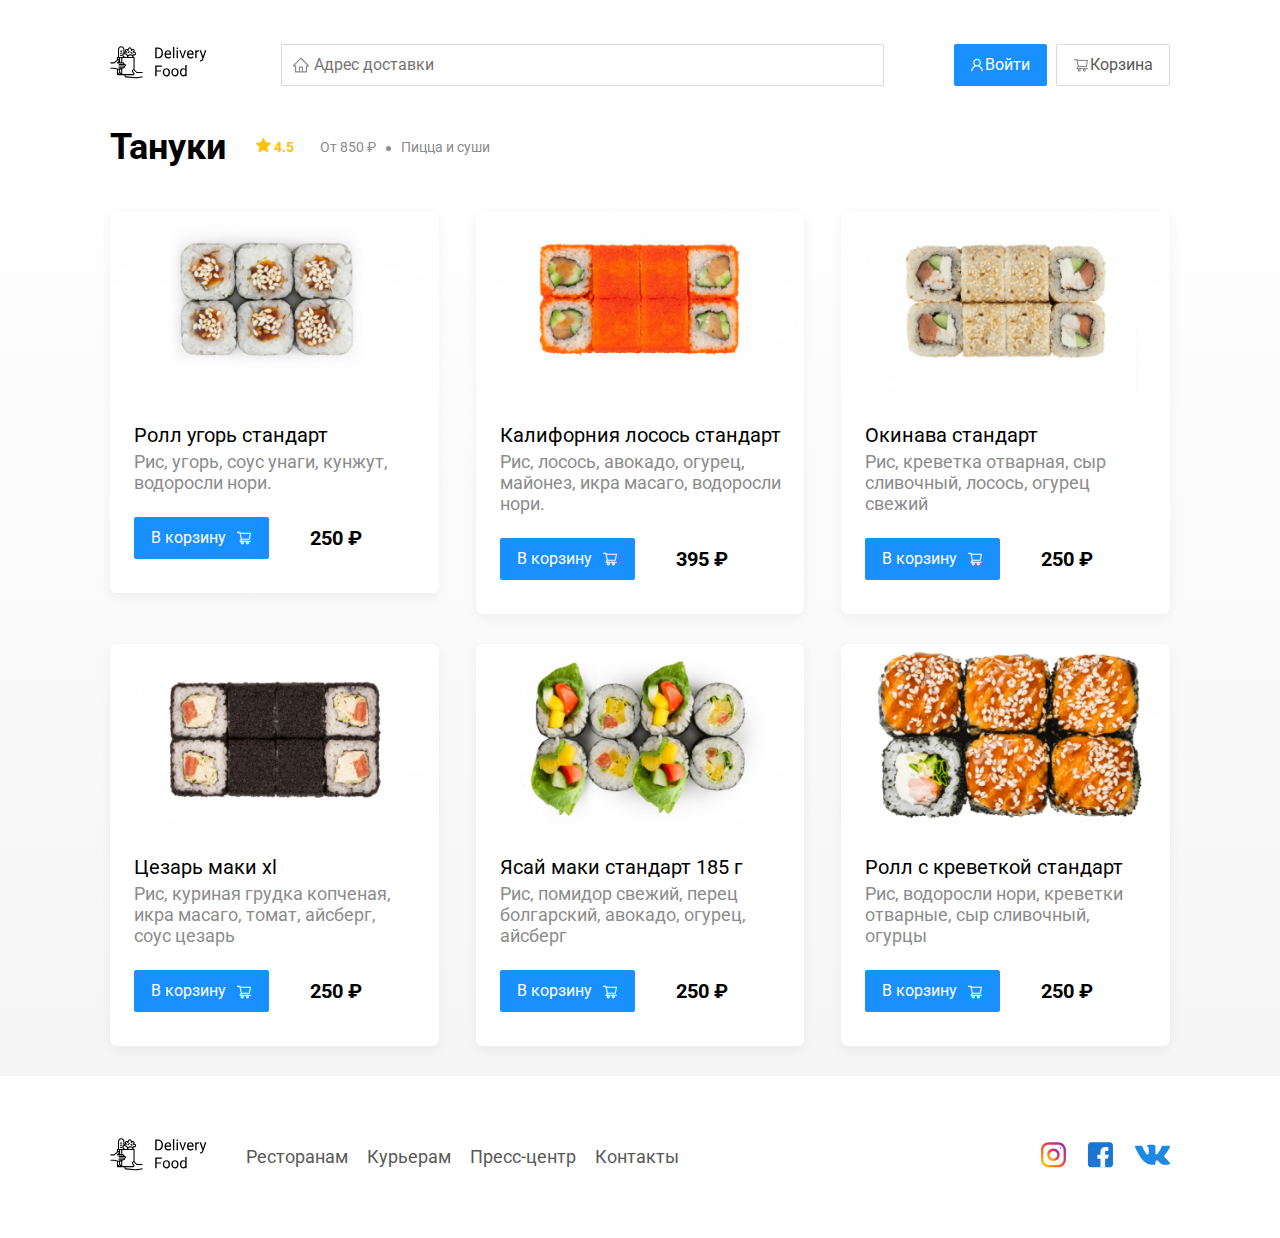
==== restaurant.html @ dbbb6701 "created restaurant page" ====
<!DOCTYPE html>
<html lang="en">
<head>
    <meta charset="UTF-8"/>
    <meta name="viewport" content="width-device-width, initial-scale-1.0"/>
    <link rel="stylesheet" href="css/normalize.css"//>
    <link rel="stylesheet" href="css/style.css"/>
    <title>Delivery Food - Тануки</title>
    <link href="https://fonts.googleapis.com/css?family=Roboto:400,700&display=swap&subset=cyrillic" rel="stylesheet">
</head>
<body>
    <div class="container">
        <header class="header">
            <a class="logo" href="index.html">
                <img src="img/logo.svg" alt="logo" />
            </a>
            <input type="text" placeholder="Адрес доставки" class="input input-address"/>
            <div class="buttons">
                <button class="button button-primary">
                    <img src="img/user.svg" alt="user" class="button-icon"/>
                    <span class="button-text">Войти</span>
                </button>
                <button class="button">
                    <img src="img/shopping-cart.svg" alt="shopping-cart" class="button-icon"/>
                    <span class="button-text">Корзина</span>
                </button>
            </div>
        </header>
    </div>
    <main class="main">
        <div class="container">
            <section class="restaurants">
            <div class="section-heading">
                <h2 class="section-title"> Тануки</h2>
                <div class="card-info">
                    <div class="rating">
                        <img class="rating-star" src="img/star.svg" alt="star">
                        4.5</div>
                    <div class="price">От 850 ₽</div>
                    <div class="category">Пицца и суши</div>
                </div>
            </div>
            <div class="cards">
                <!-- card 1 -->
                <div class="card">
                    <img class="card-image-dish" src="img/dish-image-1.png" alt="image"/>
                    <div class="card-text">
                        <div class="card-heading">
                            <h3 class="card-title card-title-reg">Ролл угорь стандарт</h3>
                        </div>
                        <div class="card-info">
                            <div class="ingredients">Рис, угорь, соус унаги, кунжут, водоросли нори.</div>
                        </div>
                        <div class="card-buttons">
                            <button class="button button-primary">
                                <span class="button-card-text">В корзину</span>
                                <img class="button-card-image" src="img/shopping-cart-bascket.svg"/>
                            </button>
                            <strong class="card-price-bold">250 ₽</strong>
                        </div>
                    </div>
                </div>
                <!-- card 2 -->
                <div class="card">
                    <img class="card-image-dish" src="img/dish-image-2.png" alt="image"/>
                    <div class="card-text">
                        <div class="card-heading">
                            <h3 class="card-title card-title-reg">Калифорния лосось стандарт</h3>
                        </div>
                        <div class="card-info">
                            <div class="ingredients">Рис, лосось, авокадо, огурец, майонез, икра масаго, водоросли нори.</div>
                        </div>
                        <div class="card-buttons">
                            <button class="button button-primary">
                                <span class="button-card-text">В корзину</span>
                                <img class="button-card-image" src="img/shopping-cart-bascket.svg"/>
                            </button>
                            <strong class="card-price-bold">395 ₽</strong>
                        </div>
                    </div>
                </div>
                <!-- card 3 -->
                <div class="card">
                    <img class="card-image-dish" src="img/dish-image-3.png" alt="image"/>
                    <div class="card-text">
                        <div class="card-heading">
                            <h3 class="card-title card-title-reg">Окинава стандарт</h3>
                        </div>
                        <div class="card-info">
                            <div class="ingredients">Рис, креветка отварная, сыр сливочный, лосось, огурец свежий</div>
                        </div>
                        <div class="card-buttons">
                            <button class="button button-primary">
                                <span class="button-card-text">В корзину</span>
                                <img class="button-card-image" src="img/shopping-cart-bascket.svg"/>
                            </button>
                            <strong class="card-price-bold">250 ₽</strong>
                        </div>
                    </div>
                </div>
                <!-- card 4 -->
                <div class="card">
                    <img class="card-image-dish" src="img/dish-image-4.png" alt="image"/>
                    <div class="card-text">
                        <div class="card-heading">
                            <h3 class="card-title card-title-reg">Цезарь маки хl</h3>
                        </div>
                        <div class="card-info">
                            <div class="ingredients">Рис, куриная грудка копченая, икра масаго, томат, айсберг, соус цезарь</div>
                        </div>
                        <div class="card-buttons">
                            <button class="button button-primary">
                                <span class="button-card-text">В корзину</span>
                                <img class="button-card-image" src="img/shopping-cart-bascket.svg"/>
                            </button>
                            <strong class="card-price-bold">250 ₽</strong>
                        </div>
                    </div>
                </div>
                <!-- card 5 -->
                <div class="card">
                    <img class="card-image-dish" src="img/dish-image-5.png" alt="image"/>
                    <div class="card-text">
                        <div class="card-heading">
                            <h3 class="card-title card-title-reg">Ясай маки стандарт 185 г</h3>
                        </div>
                        <div class="card-info">
                            <div class="ingredients">Рис, помидор свежий, перец болгарский, авокадо, огурец, айсберг</div>
                        </div>
                        <div class="card-buttons">
                            <button class="button button-primary">
                                <span class="button-card-text">В корзину</span>
                                <img class="button-card-image" src="img/shopping-cart-bascket.svg"/>
                            </button>
                            <strong class="card-price-bold">250 ₽</strong>
                        </div>
                    </div>
                </div>
                <!-- card 6 -->
                <div class="card">
                    <img class="card-image-dish" src="img/dish-image-6.png"/>
                    <div class="card-text">
                        <div class="card-heading">
                            <h3 class="card-title card-title-reg">Ролл с креветкой стандарт</h3>
                        </div>
                        <div class="card-info">
                            <div class="ingredients">Рис, водоросли нори, креветки отварные, сыр сливочный, огурцы</div>
                        </div>
                        <div class="card-buttons">
                            <button class="button button-primary">
                                <span class="button-card-text">В корзину</span>
                                <img class="button-card-image" src="img/shopping-cart-bascket.svg"/>
                            </button>
                            <strong class="card-price-bold">250 ₽</strong>
                        </div>
                    </div>
                </div>
            </div>

        </section>
        </div>
    </main>
    <footer class="footer">
        <div class="container">
            <div class="footer-block">
                <a class="logo" href="index.html">
                    <img src="img/logo.svg" alt="logo" />
                </a>
                <nav class="footer-nav">
                    <a href="#" class="footer-link">Ресторанам</a>
                    <a href="#" class="footer-link">Курьерам</a>
                    <a href="#" class="footer-link">Пресс-центр</a>
                    <a href="#" class="footer-link">Контакты</a>
                </nav>
                <div class="social-links">
                    <a href="#" class="social-link"><img src="img/icon-instagram.svg"></a>
                    <a href="#" class="social-link"><img src="img/icon-facebook.svg"></a>
                    <a href="#" class="social-link"><img src="img/icon-vkontakte.svg"></a>
                </div>
            </div>

        </div>
    </footer>
</body>
</html>
---- css/style.css ----
* {
  box-sizing: border-box;
}
body{
    font-family: 'Roboto', sans-serif;
    padding-top: 44px;
}
.container {
    max-width: 1200px;
    margin: auto;
}
.header {
    display: flex;
    align-items: center;
    justify-content: space-between;
    margin-bottom: 40px;
}
.input {
    background: #FFFFFF;
    border: 1px solid #D9D9D9;
    border-radius: 2px;
    font-size: 16px;
    line-height: 24px;
    padding: 8px;
    background-repeat: no-repeat;
    background-position: left 10px center;
    padding-left: 32px;
}
.input-address {
    flex: 0.8;
    background-image: url(../img/home.svg);

}
.input-search {
    width: 306px;
    background-image: url(../img/search.svg);
    margin-left: auto;

}
.buttons{
    display: flex;
    align-items: center;
}
.button{
    display: flex;
    align-items: center;
    padding: 8px 16px;
    background: #FFFFFF;
    border: 1px solid #D9D9D9;
    box-sizing: border-box;
    box-shadow: 0px 0px 2px rgba(0, 0, 0, 0.0015);
    border-radius: 2px;
    color: #595959;
    font-size: 16px;
    line-height: 24px;
}
.button-primary {
    background: #1890FF;
    border: 1px solid #1890FF;
    color: #FFFFFF;
    margin-right: 9px;
}
.button-icon {
    margin-right: 2px;
}
.button-card-text{
    margin-right: 10px;
}
.main {
    background: linear-gradient(180deg, rgba(245, 245, 245, 0) 1.04%, #F5F5F5 100%);
}
.promo {
    box-shadow: 0px 7px 12px rgba(158, 158, 163, 0.1);
    background: #FFF1B8 url(../img/promo-image.png) no-repeat top right -400px/1100px;
    border-radius: 10px;
    padding: 68px 70px;
    margin-bottom: 56px;
}
.promo-title{
    font-weight: bold;
    font-size: 39px;
    line-height: 46px;
    color: #302C34;
}
.promo-text {
    max-width: 538px;
    font-weight: normal;
    font-size: 24px;
    line-height: 28px;
    color: #302C34;
}
.section-heading {
    display: flex;
    align-items: center;

    margin-bottom: 44px;
}
.section-title {
    font-weight: bold;
    font-size: 36px;
    line-height: 42px;
    color: #000000;
    margin: 0;
    margin-right: 30px;
}
.cards {
    display: flex;
    flex-wrap: wrap;
    align-items: flex-start;
    justify-content: space-between;
}
.card {
    background: #FFFFFF;
    box-shadow: 0px 4px 12px rgba(0, 0, 0, 0.05);
    border-radius: 7px;
    overflow: hidden;
    margin-bottom: 30px;
    flex-basis: 31%;
    text-decoration: none;
}
.card-image {
    width: 100%;
    height: 250px;
    object-fit: cover;
}
.card-image-dish{
    max-width: 100%;
    height: auto;

}
.card-text {
    padding: 20px 23px 34px 24px;
}
.card-heading {
    display: flex;
    align-items: center;
    justify-content: space-between;
}
.card-title {
    font-weight: bold;
    font-size: 24px;
    line-height: 32px;
    color: #000000;
    margin: 0;
}
.card-title-reg{
    font-weight: 400;
}
.card-tag {
    background: #262626;
    border-radius: 2px;
    color: #FFFFFF;
    font-size: 12px;
    line-height: 20px;
    padding: 1px 8px;
}
.card-info {
    display: flex;
    align-items: center;
    flex-wrap: wrap;
}
.card-buttons{
    margin-top: 24px;
    display: flex;
    align-items: center;
}
.card-price-bold{
    font-style: normal;
    font-weight: bold;
    font-size: 20px;
    line-height: 32px;
    color: #000000;
    margin-left: 32px;
}
.rating {
    margin-right: 26px;
    font-weight: bold;
    font-size: 18px;
    line-height: 32px;
    color: #FFC107;
}
.price {
    margin-right: 10px;
}
.price:after {
    content: "";
    width: 5px;
    height: 5px;
    background-color: #8C8C8C;
    display: inline-block;
    vertical-align: middle;
    border-radius: 50%;
    margin-left: 10px;

}
.price,.category {
    font-weight: normal;
    font-size: 18px;
    line-height: 32px;
    color: #8C8C8C;
}
.price {
    margin-right: 10px;
}
.category {
    text-overflow: ellipsis;
    overflow: hidden;
    white-space: nowrap;

}
.ingredients{
    font-style: normal;
    font-weight: normal;
    font-size: 18px;
    line-height: 21px;
    color: #8C8C8C;
}
.footer{
    padding: 60px 0;
}
.footer-block {
    display: flex;
    align-items: center;
    justify-content: space-between;
}
.footer-nav {
    margin-right: auto;
    margin-left: 35px;
}
.footer-link {
    font-size: 18px;
    line-height: 21px;
    color: #595959;
    text-decoration: none;
}
.footer-link:not(:last-child) {
    margin-right: 15px;
}
.social-links {
    display: flex;
    align-items: center;
}
.social-link:not(:last-child) {
    margin-right: 21px;
}
@media (max-width: 1366px) {
    .container {
        max-width: 1060px;
    }
    .card-title {
        font-size: 20px;
    }
    .rating,.category,.price {
        font-size: 14px;
    }
}
@media (max-width: 992px) {
    .container {
        max-width: 750px;
    }
    .promo {
        padding: 50px;
        background-size: 980px;
        background-position: center right -470px;
    }
    .promo-title{
        font-size: 28px;
    }
    .promo-text {
        font-size: 16px;
        max-width: 400px;
    }
    .card {
        flex-basis: 49% ;
    }
    .footer-link {
        font-size: 14px;
    }
}
@media (max-width: 768px) {
    .container {
        max-width: 560px;
    }
    .promo {
        background-size: 920px;
        background-position: center right -490px;
    }
    .section-title{
        font-size: 24px;
    }
    .card .rating {
        flex-basis: 100%;
    }
    .card-title {
        font-size: 18px;
    }
    .category,.price {
        font-size: 12px;
    }
    .footer{
        padding: 20px 0;
    }
    .footer-nav{
        display: flex;
        align-items: center;
        flex-direction: column;
        margin: 0;
    }
    .footer-link:not(:last-child) {
        margin: 0;
    }
}
@media (max-width: 768px) {
    .container {
        max-width: 560px;
    }
    .card-info{
        flex-wrap: wrap;
    }
    .promo-title{
        font-size: 24px;
        line-height: 1.4;
    }
    .promo-text{
        margin-top: 0;
    }
}
@media (max-width: 578px) {
    .container {
        width: 90%;
    }
    .header{
        flex-wrap: wrap;
        margin-bottom: 20px;
    }
    .input-address{
        order: 5;
        margin-top: 15px;
        flex: 1;
    }
    .promo{
        background-image: none;
        padding: 20px;
        margin-bottom: 30px;
    }
    .section-heading{
        margin-bottom: 25px;
        flex-wrap: wrap;
    }
    .section-title{
        font-size: 20px;
    }
    .card {
        flex-basis:100%
    }
    .card-image{
        width: 100%;
    }
}
@media (max-width: 480px) {
    .button-text {
        display: none;
    }
    .button {
        min-height: 40px;
    }
    .footer-block {
        flex-wrap: wrap;
    }
}
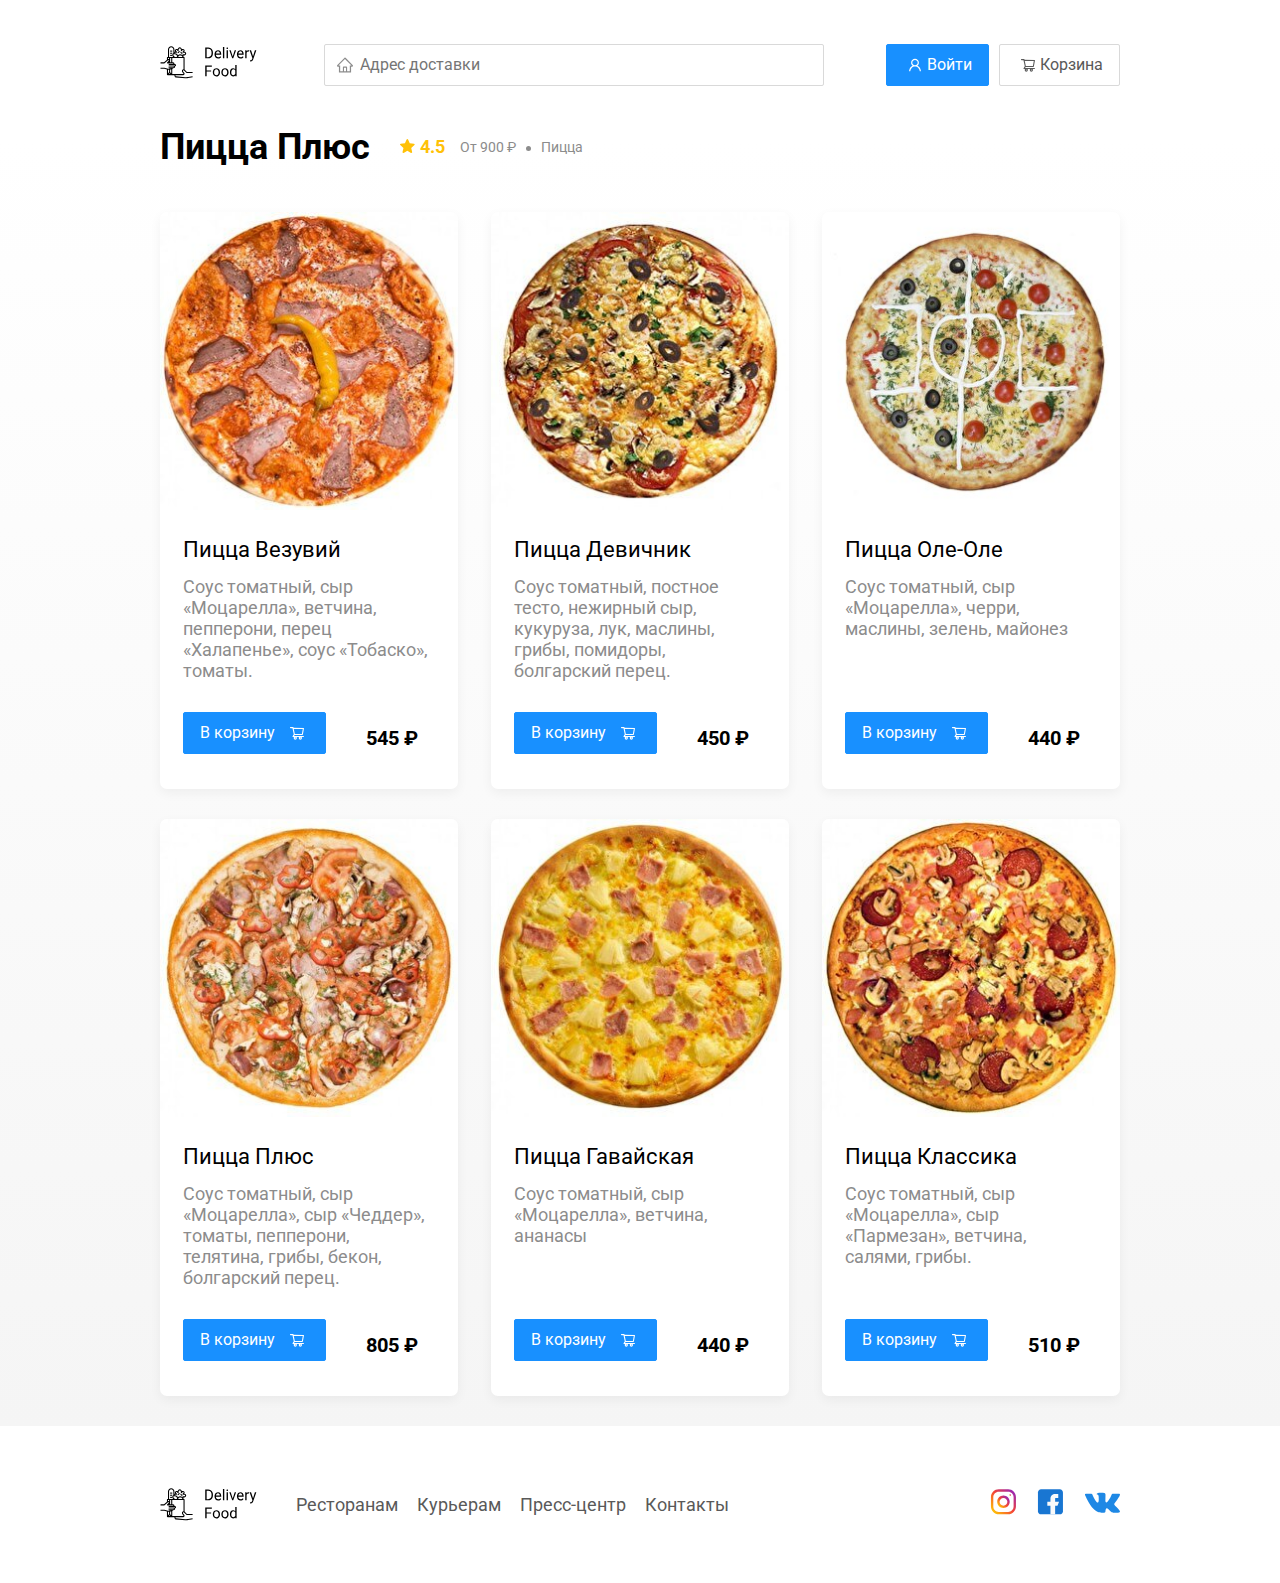
==== commit 8b99161d: "Added json-files< with data base; Added some style classes;" ====
--- a/restaurant.html
+++ b/restaurant.html
@@ -1,185 +1,291 @@
 <!DOCTYPE html>
-<html lang="en">
+<html lang="ru">
 <head>
-    <meta charset="UTF-8"/>
-    <meta name="viewport" content="width-device-width, initial-scale-1.0"/>
-    <link rel="stylesheet" href="css/normalize.css"//>
-    <link rel="stylesheet" href="css/style.css"/>
-    <title>Delivery Food - Тануки</title>
-    <link href="https://fonts.googleapis.com/css?family=Roboto:400,700&display=swap&subset=cyrillic" rel="stylesheet">
+	<meta charset="UTF-8"/>
+	<meta name="viewport" content="width=device-width, initial-scale=1.0"/>
+	<title>PizzaBurger — доставка еды на дом</title>
+	<link
+			href="https://fonts.googleapis.com/css?family=Roboto:400,700&display=swap&subset=cyrillic"
+			rel="stylesheet"
+	/>
+	<link rel="stylesheet" href="css/normalize.css"/>
+	<link rel="stylesheet" href="css/style.css"/>
 </head>
 <body>
-    <div class="container">
-        <header class="header">
-            <a class="logo" href="index.html">
-                <img src="img/logo.svg" alt="logo" />
-            </a>
-            <input type="text" placeholder="Адрес доставки" class="input input-address"/>
-            <div class="buttons">
-                <button class="button button-primary">
-                    <img src="img/user.svg" alt="user" class="button-icon"/>
-                    <span class="button-text">Войти</span>
-                </button>
-                <button class="button">
-                    <img src="img/shopping-cart.svg" alt="shopping-cart" class="button-icon"/>
-                    <span class="button-text">Корзина</span>
-                </button>
-            </div>
-        </header>
-    </div>
-    <main class="main">
-        <div class="container">
-            <section class="restaurants">
-            <div class="section-heading">
-                <h2 class="section-title"> Тануки</h2>
-                <div class="card-info">
-                    <div class="rating">
-                        <img class="rating-star" src="img/star.svg" alt="star">
-                        4.5</div>
-                    <div class="price">От 850 ₽</div>
-                    <div class="category">Пицца и суши</div>
-                </div>
-            </div>
-            <div class="cards">
-                <!-- card 1 -->
-                <div class="card">
-                    <img class="card-image-dish" src="img/dish-image-1.png" alt="image"/>
-                    <div class="card-text">
-                        <div class="card-heading">
-                            <h3 class="card-title card-title-reg">Ролл угорь стандарт</h3>
-                        </div>
-                        <div class="card-info">
-                            <div class="ingredients">Рис, угорь, соус унаги, кунжут, водоросли нори.</div>
-                        </div>
-                        <div class="card-buttons">
-                            <button class="button button-primary">
-                                <span class="button-card-text">В корзину</span>
-                                <img class="button-card-image" src="img/shopping-cart-bascket.svg"/>
-                            </button>
-                            <strong class="card-price-bold">250 ₽</strong>
-                        </div>
-                    </div>
-                </div>
-                <!-- card 2 -->
-                <div class="card">
-                    <img class="card-image-dish" src="img/dish-image-2.png" alt="image"/>
-                    <div class="card-text">
-                        <div class="card-heading">
-                            <h3 class="card-title card-title-reg">Калифорния лосось стандарт</h3>
-                        </div>
-                        <div class="card-info">
-                            <div class="ingredients">Рис, лосось, авокадо, огурец, майонез, икра масаго, водоросли нори.</div>
-                        </div>
-                        <div class="card-buttons">
-                            <button class="button button-primary">
-                                <span class="button-card-text">В корзину</span>
-                                <img class="button-card-image" src="img/shopping-cart-bascket.svg"/>
-                            </button>
-                            <strong class="card-price-bold">395 ₽</strong>
-                        </div>
-                    </div>
-                </div>
-                <!-- card 3 -->
-                <div class="card">
-                    <img class="card-image-dish" src="img/dish-image-3.png" alt="image"/>
-                    <div class="card-text">
-                        <div class="card-heading">
-                            <h3 class="card-title card-title-reg">Окинава стандарт</h3>
-                        </div>
-                        <div class="card-info">
-                            <div class="ingredients">Рис, креветка отварная, сыр сливочный, лосось, огурец свежий</div>
-                        </div>
-                        <div class="card-buttons">
-                            <button class="button button-primary">
-                                <span class="button-card-text">В корзину</span>
-                                <img class="button-card-image" src="img/shopping-cart-bascket.svg"/>
-                            </button>
-                            <strong class="card-price-bold">250 ₽</strong>
-                        </div>
-                    </div>
-                </div>
-                <!-- card 4 -->
-                <div class="card">
-                    <img class="card-image-dish" src="img/dish-image-4.png" alt="image"/>
-                    <div class="card-text">
-                        <div class="card-heading">
-                            <h3 class="card-title card-title-reg">Цезарь маки хl</h3>
-                        </div>
-                        <div class="card-info">
-                            <div class="ingredients">Рис, куриная грудка копченая, икра масаго, томат, айсберг, соус цезарь</div>
-                        </div>
-                        <div class="card-buttons">
-                            <button class="button button-primary">
-                                <span class="button-card-text">В корзину</span>
-                                <img class="button-card-image" src="img/shopping-cart-bascket.svg"/>
-                            </button>
-                            <strong class="card-price-bold">250 ₽</strong>
-                        </div>
-                    </div>
-                </div>
-                <!-- card 5 -->
-                <div class="card">
-                    <img class="card-image-dish" src="img/dish-image-5.png" alt="image"/>
-                    <div class="card-text">
-                        <div class="card-heading">
-                            <h3 class="card-title card-title-reg">Ясай маки стандарт 185 г</h3>
-                        </div>
-                        <div class="card-info">
-                            <div class="ingredients">Рис, помидор свежий, перец болгарский, авокадо, огурец, айсберг</div>
-                        </div>
-                        <div class="card-buttons">
-                            <button class="button button-primary">
-                                <span class="button-card-text">В корзину</span>
-                                <img class="button-card-image" src="img/shopping-cart-bascket.svg"/>
-                            </button>
-                            <strong class="card-price-bold">250 ₽</strong>
-                        </div>
-                    </div>
-                </div>
-                <!-- card 6 -->
-                <div class="card">
-                    <img class="card-image-dish" src="img/dish-image-6.png"/>
-                    <div class="card-text">
-                        <div class="card-heading">
-                            <h3 class="card-title card-title-reg">Ролл с креветкой стандарт</h3>
-                        </div>
-                        <div class="card-info">
-                            <div class="ingredients">Рис, водоросли нори, креветки отварные, сыр сливочный, огурцы</div>
-                        </div>
-                        <div class="card-buttons">
-                            <button class="button button-primary">
-                                <span class="button-card-text">В корзину</span>
-                                <img class="button-card-image" src="img/shopping-cart-bascket.svg"/>
-                            </button>
-                            <strong class="card-price-bold">250 ₽</strong>
-                        </div>
-                    </div>
-                </div>
-            </div>
-
-        </section>
-        </div>
-    </main>
-    <footer class="footer">
-        <div class="container">
-            <div class="footer-block">
-                <a class="logo" href="index.html">
-                    <img src="img/logo.svg" alt="logo" />
-                </a>
-                <nav class="footer-nav">
-                    <a href="#" class="footer-link">Ресторанам</a>
-                    <a href="#" class="footer-link">Курьерам</a>
-                    <a href="#" class="footer-link">Пресс-центр</a>
-                    <a href="#" class="footer-link">Контакты</a>
-                </nav>
-                <div class="social-links">
-                    <a href="#" class="social-link"><img src="img/icon-instagram.svg"></a>
-                    <a href="#" class="social-link"><img src="img/icon-facebook.svg"></a>
-                    <a href="#" class="social-link"><img src="img/icon-vkontakte.svg"></a>
-                </div>
-            </div>
-
-        </div>
-    </footer>
+	<div class="container">
+		<header class="header">
+			<a href="index.html" class="logo">
+				<img src="img/icon/logo.svg" alt="Logo"/>
+			</a>
+			<label class="address">
+				<input type="text" class="input input-address" placeholder="Адрес доставки"/>
+			</label>
+			<div class="buttons">
+				<button class="button button-primary button-auth">
+					<span class="button-auth-svg"></span>
+					<span class="button-text">Войти</span>
+				</button>
+				<button class="button" id="cart-button">
+					<span class="button-cart-svg"></span>
+					<span class="button-text">Корзина</span>
+				</button>
+			</div>
+		</header>
+	</div>
+	<!-- /.container  -->
+
+	<main class="main">
+		<div class="container">
+			<section class="menu">
+				<div class="section-heading">
+					<h2 class="section-title restaurant-title">Пицца Плюс</h2>
+					<div class="card-info">
+						<div class="rating">
+							4.5
+						</div>
+						<div class="price">От 900 ₽</div>
+						<div class="category">Пицца</div>
+					</div>
+					<!-- /.card-info -->
+				</div>
+				<div class="cards cards-menu">
+					<div class="card">
+						<img src="img/pizza-plus/pizza-vesuvius.jpg" alt="image" class="card-image"/>
+						<div class="card-text">
+							<div class="card-heading">
+								<h3 class="card-title card-title-reg">Пицца Везувий</h3>
+							</div>
+							<!-- /.card-heading -->
+							<div class="card-info">
+								<div class="ingredients">Соус томатный, сыр «Моцарелла», ветчина, пепперони, перец
+								                         «Халапенье», соус «Тобаско», томаты.
+								</div>
+							</div>
+							<!-- /.card-info -->
+							<div class="card-buttons">
+								<button class="button button-primary button-add-cart">
+									<span class="button-card-text">В корзину</span>
+									<span class="button-cart-svg"></span>
+								</button>
+								<strong class="card-price-bold">545 ₽</strong>
+							</div>
+						</div>
+						<!-- /.card-text -->
+					</div>
+					<!-- /.card -->
+
+					<div class="card">
+						<img src="img/pizza-plus/pizza-girls.jpg" alt="image" class="card-image"/>
+						<div class="card-text">
+							<div class="card-heading">
+								<h3 class="card-title card-title-reg">Пицца Девичник</h3>
+							</div>
+							<!-- /.card-heading -->
+							<div class="card-info">
+								<div class="ingredients">Соус томатный, постное тесто, нежирный сыр, кукуруза, лук, маслины,
+								                         грибы, помидоры, болгарский перец.
+								</div>
+							</div>
+							<!-- /.card-info -->
+							<div class="card-buttons">
+								<button class="button button-primary button-add-cart">
+									<span class="button-card-text">В корзину</span>
+									<span class="button-cart-svg"></span>
+								</button>
+								<strong class="card-price-bold">450 ₽</strong>
+							</div>
+						</div>
+						<!-- /.card-text -->
+					</div>
+					<!-- /.card -->
+
+					<div class="card">
+						<img src="img/pizza-plus/pizza-oleole.jpg" alt="image" class="card-image"/>
+						<div class="card-text">
+							<div class="card-heading">
+								<h3 class="card-title card-title-reg">Пицца Оле-Оле</h3>
+							</div>
+							<!-- /.card-heading -->
+							<div class="card-info">
+								<div class="ingredients">Соус томатный, сыр «Моцарелла», черри, маслины, зелень, майонез
+								</div>
+							</div>
+							<!-- /.card-info -->
+							<div class="card-buttons">
+								<button class="button button-primary button-add-cart">
+									<span class="button-card-text">В корзину</span>
+									<span class="button-cart-svg"></span>
+								</button>
+								<strong class="card-price-bold">440 ₽</strong>
+							</div>
+						</div>
+						<!-- /.card-text -->
+					</div>
+					<!-- /.card -->
+
+					<div class="card">
+						<img src="img/pizza-plus/pizza-plus.jpg" alt="image" class="card-image"/>
+						<div class="card-text">
+							<div class="card-heading">
+								<h3 class="card-title card-title-reg">Пицца Плюс</h3>
+							</div>
+							<!-- /.card-heading -->
+							<div class="card-info">
+								<div class="ingredients">Соус томатный, сыр «Моцарелла», сыр «Чеддер», томаты, пепперони,
+								                         телятина, грибы, бекон, болгарский перец.
+								</div>
+							</div>
+							<!-- /.card-info -->
+							<div class="card-buttons">
+								<button class="button button-primary button-add-cart">
+									<span class="button-card-text">В корзину</span>
+									<span class="button-cart-svg"></span>
+								</button>
+								<strong class="card-price-bold">805 ₽</strong>
+							</div>
+						</div>
+						<!-- /.card-text -->
+					</div>
+					<!-- /.card -->
+
+					<div class="card">
+						<img src="img/pizza-plus/pizza-hawaiian.jpg" alt="image" class="card-image"/>
+						<div class="card-text">
+							<div class="card-heading">
+								<h3 class="card-title card-title-reg">Пицца Гавайская</h3>
+							</div>
+							<!-- /.card-heading -->
+							<div class="card-info">
+								<div class="ingredients">Соус томатный, сыр «Моцарелла», ветчина, ананасы</div>
+							</div>
+							<!-- /.card-info -->
+							<div class="card-buttons">
+								<button class="button button-primary button-add-cart">
+									<span class="button-card-text">В корзину</span>
+									<span class="button-cart-svg"></span>
+								</button>
+								<strong class="card-price-bold">440 ₽</strong>
+							</div>
+						</div>
+						<!-- /.card-text -->
+					</div>
+					<!-- /.card -->
+
+					<div class="card">
+						<img src="img/pizza-plus/pizza-classic.jpg" alt="image" class="card-image"/>
+						<div class="card-text">
+							<div class="card-heading">
+								<h3 class="card-title card-title-reg">Пицца Классика</h3>
+							</div>
+							<!-- /.card-heading -->
+							<div class="card-info">
+								<div class="ingredients">Соус томатный, сыр «Моцарелла», сыр «Пармезан», ветчина, салями,
+								                         грибы.
+								</div>
+							</div>
+							<!-- /.card-info -->
+							<div class="card-buttons">
+								<button class="button button-primary button-add-cart">
+									<span class="button-card-text">В корзину</span>
+									<span class="button-cart-svg"></span>
+								</button>
+								<strong class="card-price-bold">510 ₽</strong>
+							</div>
+						</div>
+						<!-- /.card-text -->
+					</div>
+					<!-- /.card -->
+				</div>
+				<!-- /.cards -->
+			</section>
+		</div>
+		<!-- /.container -->
+	</main>
+
+	<footer class="footer">
+		<div class="container">
+			<div class="footer-block">
+				<img src="img/icon/logo.svg" alt="logo" class="logo footer-logo"/>
+				<nav class="footer-nav">
+					<a href="#" class="footer-link">Ресторанам </a>
+					<a href="#" class="footer-link">Курьерам</a>
+					<a href="#" class="footer-link">Пресс-центр</a>
+					<a href="#" class="footer-link">Контакты</a>
+				</nav>
+				<div class="social-links">
+					<a href="#" class="social-link"><img src="img/social/instagram.svg" alt="instagram"/></a>
+					<a href="#" class="social-link"><img src="img/social/fb.svg" alt="facebook"/></a>
+					<a href="#" class="social-link"><img src="img/social/vk.svg" alt="vk"/></a>
+				</div>
+				<!-- /.social-links -->
+			</div>
+			<!-- /.footer-block -->
+		</div>
+	</footer>
+
+	<div class="modal modal-cart">
+		<div class="modal-dialog">
+			<div class="modal-header">
+				<h3 class="modal-title">Корзина</h3>
+				<button class="close">&times;</button>
+			</div>
+			<!-- /.modal-header -->
+			<div class="modal-body">
+				<div class="food-row">
+					<span class="food-name">Ролл угорь стандарт</span>
+					<strong class="food-price">250 ₽</strong>
+					<div class="food-counter">
+						<button class="counter-button">-</button>
+						<span class="counter">1</span>
+						<button class="counter-button">+</button>
+					</div>
+				</div>
+				<!-- /.foods-row -->
+				<div class="food-row">
+					<span class="food-name">Ролл угорь стандарт</span>
+					<strong class="food-price">250 ₽</strong>
+					<div class="food-counter">
+						<button class="counter-button">-</button>
+						<span class="counter">1</span>
+						<button class="counter-button">+</button>
+					</div>
+				</div>
+				<!-- /.foods-row -->
+				<div class="food-row">
+					<span class="food-name">Ролл угорь стандарт</span>
+					<strong class="food-price">250 ₽</strong>
+					<div class="food-counter">
+						<button class="counter-button">-</button>
+						<span class="counter">1</span>
+						<button class="counter-button">+</button>
+					</div>
+				</div>
+				<!-- /.foods-row -->
+				<div class="food-row">
+					<span class="food-name">Ролл угорь стандарт</span>
+					<strong class="food-price">250 ₽</strong>
+					<div class="food-counter">
+						<button class="counter-button">-</button>
+						<span class="counter">1</span>
+						<button class="counter-button">+</button>
+					</div>
+				</div>
+				<!-- /.foods-row -->
+			</div>
+			<!-- /.modal-body -->
+			<div class="modal-footer">
+				<span class="modal-pricetag">1250 ₽</span>
+				<div class="footer-buttons">
+					<button class="button button-primary">Оформить заказ</button>
+					<button class="button clear-cart">Отмена</button>
+				</div>
+			</div>
+			<!-- /.modal-footer -->
+		</div>
+		<!-- /.modal-dialog -->
+	</div>
+
+
+	<script src="js/main.js"></script>
 </body>
-</html>+</html>
--- a/css/style.css
+++ b/css/style.css
@@ -1,370 +1,847 @@
 * {
-  box-sizing: border-box;
-}
-body{
-    font-family: 'Roboto', sans-serif;
+    box-sizing: border-box;
+}
+
+body {
+    font-family: "Roboto", sans-serif;
     padding-top: 44px;
 }
+
+a,
+button {
+    cursor: pointer;
+    color: inherit;
+}
+
+.hide {
+    display: none;
+}
+
 .container {
     max-width: 1200px;
     margin: auto;
 }
+
 .header {
     display: flex;
     align-items: center;
     justify-content: space-between;
     margin-bottom: 40px;
 }
+
 .input {
-    background: #FFFFFF;
-    border: 1px solid #D9D9D9;
+    background-color: #ffffff;
+    border: 1px solid #d9d9d9;
     border-radius: 2px;
     font-size: 16px;
     line-height: 24px;
-    padding: 8px;
+    padding: 8px 8px 8px 35px;
     background-repeat: no-repeat;
-    background-position: left 10px center;
-    padding-left: 32px;
-}
+    background-position: left 11px center;
+}
+
+.address {
+    flex: 0.8;
+}
+
 .input-address {
-    flex: 0.8;
-    background-image: url(../img/home.svg);
-
-}
+    width: 100%;
+    background-image: url(../img/icon/home.svg);
+}
+
+.search {
+    margin-left: auto;
+}
+
 .input-search {
-    width: 306px;
-    background-image: url(../img/search.svg);
-    margin-left: auto;
-
-}
-.buttons{
-    display: flex;
-    align-items: center;
-}
-.button{
+    width: 300px;
+    background-image: url(../img/icon/search.svg);
+
+}
+
+.buttons {
+    display: flex;
+    align-items: center;
+}
+
+.button {
     display: flex;
     align-items: center;
     padding: 8px 16px;
-    background: #FFFFFF;
-    border: 1px solid #D9D9D9;
+    background: #ffffff;
+    border: 1px solid #d9d9d9;
     box-sizing: border-box;
-    box-shadow: 0px 0px 2px rgba(0, 0, 0, 0.0015);
+    box-shadow: 0 0 2px rgba(0, 0, 0, 0.0015);
     border-radius: 2px;
     color: #595959;
     font-size: 16px;
     line-height: 24px;
 }
+
+.button:hover {
+    background: #1890ff;
+    border: 1px solid #1890ff;
+    color: #fff;
+}
+
+
 .button-primary {
-    background: #1890FF;
-    border: 1px solid #1890FF;
-    color: #FFFFFF;
-    margin-right: 9px;
-}
+    background: #1890ff;
+    border: 1px solid #1890ff;
+    color: #fff;
+    margin-right: 10px;
+}
+
+.button-primary:hover {
+    background: #ffffff;
+    border: 1px solid #d9d9d9;
+    color: #595959;
+}
+
 .button-icon {
-    margin-right: 2px;
-}
-.button-card-text{
+    margin-right: 6px;
+}
+
+.button-card-text {
     margin-right: 10px;
 }
-.main {
-    background: linear-gradient(180deg, rgba(245, 245, 245, 0) 1.04%, #F5F5F5 100%);
-}
+
+.button-auth {
+    background-position: 20px 13px;
+}
+
+.button-primary .button-auth-svg {
+    width: 24px;
+    height: 24px;
+    background-color: #fff;
+    -webkit-mask: url("../img/icon/user.svg") no-repeat 50% 50%;
+    mask: url("../img/icon/user.svg") no-repeat 50% 50%;
+    background-repeat: no-repeat;
+}
+
+.button-primary:hover .button-auth-svg {
+    background-color: #595959;
+}
+
+.button .button-cart-svg {
+    width: 24px;
+    height: 24px;
+    background-color: #595959;
+    -webkit-mask: url("../img/icon/shopping-cart.svg") no-repeat 50% 50%;
+    mask: url("../img/icon/shopping-cart.svg") no-repeat 50% 50%;
+    background-repeat: no-repeat;
+}
+
+.button-primary .button-cart-svg {
+    background-color: #fff;
+}
+
+.button:hover .button-cart-svg {
+    background-color: #fff;
+}
+
+.button-primary:hover .button-cart-svg {
+    background-color: #595959;
+}
+
+.button-cart {
+    display: none;
+    margin: 0 5px;
+}
+
+.button-out {
+    display: none;
+    margin: 0 5px;
+}
+
+.user-name {
+    display: none;
+    margin-right: 20px;
+    font-weight: bold;
+    font-size: 18px;
+}
+
+.promo-slider {
+
+    width: 600px;
+    height: 300px;
+
+}
+
 .promo {
-    box-shadow: 0px 7px 12px rgba(158, 158, 163, 0.1);
-    background: #FFF1B8 url(../img/promo-image.png) no-repeat top right -400px/1100px;
+    box-shadow: 0 7px 12px rgba(158, 158, 163, 0.1);
     border-radius: 10px;
     padding: 68px 70px;
     margin-bottom: 56px;
 }
-.promo-title{
+
+.pizza {
+    background: #fff1b8 url(../img/promo/pizza.png) no-repeat top -100px right -250px / 830px
+}
+
+.kebab {
+    background: #D6E4FF url(../img/promo/kebab.png) no-repeat top 45px right 40px / 450px;
+}
+
+.vegetables {
+    background: #FFF566 url(../img/promo/vegetables.png) no-repeat top 0 right 0 / 825px
+}
+
+.sushi {
+    background: #FFF1F0 url(../img/promo/sushi.png) no-repeat top 10px right 15px / 500px
+}
+
+.promo-title {
+    font-style: normal;
     font-weight: bold;
     font-size: 39px;
     line-height: 46px;
-    color: #302C34;
-}
+    color: #302c34;
+}
+
 .promo-text {
-    max-width: 538px;
+    font-style: normal;
     font-weight: normal;
     font-size: 24px;
     line-height: 28px;
-    color: #302C34;
-}
+    color: #302c34;
+    max-width: 538px;
+}
+
+.main {
+    background: linear-gradient(180deg, rgba(245, 245, 245, 0) 1.04%, #f5f5f5 100%);
+}
+
 .section-heading {
     display: flex;
     align-items: center;
-
     margin-bottom: 44px;
 }
+
 .section-title {
+    font-style: normal;
     font-weight: bold;
     font-size: 36px;
     line-height: 42px;
+    margin: 0 30px 0 0;
     color: #000000;
-    margin: 0;
-    margin-right: 30px;
-}
+}
+
 .cards {
     display: flex;
-    flex-wrap: wrap;
     align-items: flex-start;
     justify-content: space-between;
-}
+    flex-wrap: wrap;
+}
+
 .card {
-    background: #FFFFFF;
-    box-shadow: 0px 4px 12px rgba(0, 0, 0, 0.05);
+    background: #ffffff;
+    box-shadow: 0 4px 12px rgba(0, 0, 0, 0.05);
     border-radius: 7px;
     overflow: hidden;
     margin-bottom: 30px;
     flex-basis: 31%;
     text-decoration: none;
-}
+
+}
+
+.card-restaurant {
+    cursor: pointer
+}
+
 .card-image {
     width: 100%;
-    height: 250px;
+    height: auto;
     object-fit: cover;
 }
-.card-image-dish{
-    max-width: 100%;
-    height: auto;
-
-}
+
+
 .card-text {
-    padding: 20px 23px 34px 24px;
-}
+    padding: 20px 23px 35px;
+    min-height: 275px;
+    display: flex;
+    flex-direction: column;
+}
+
+
+
+.restaurants .card-text {
+    min-height: auto;
+}
+
 .card-heading {
     display: flex;
     align-items: center;
     justify-content: space-between;
-}
+    margin-bottom: 10px;
+}
+
 .card-title {
+    margin: 0;
+    font-style: normal;
     font-weight: bold;
-    font-size: 24px;
+    font-size: 22px;
     line-height: 32px;
-    color: #000000;
-    margin: 0;
-}
-.card-title-reg{
+}
+
+.card-title-reg {
     font-weight: 400;
 }
+
 .card-tag {
+    font-style: normal;
+    font-weight: normal;
+    font-size: 12px;
+    line-height: 20px;
+    color: #ffffff;
     background: #262626;
     border-radius: 2px;
-    color: #FFFFFF;
-    font-size: 12px;
-    line-height: 20px;
     padding: 1px 8px;
 }
+
 .card-info {
     display: flex;
     align-items: center;
     flex-wrap: wrap;
 }
-.card-buttons{
+
+.card-buttons {
+    display: flex;
     margin-top: 24px;
-    display: flex;
-    align-items: center;
-}
-.card-price-bold{
-    font-style: normal;
+    flex-grow: 1;
+    align-items: flex-end;
+}
+
+.card-price-bold {
     font-weight: bold;
     font-size: 20px;
     line-height: 32px;
-    color: #000000;
-    margin-left: 32px;
-}
+    margin-left: 30px;
+}
+
 .rating {
+    background-image: url("../img/icon/rating.svg");
+    background-repeat: no-repeat;
+    background-position: 0 7px;
+    padding-left: 20px;
     margin-right: 26px;
+    color: #ffc107;
     font-weight: bold;
     font-size: 18px;
     line-height: 32px;
-    color: #FFC107;
-}
+}
+
+.price,
+.category {
+    color: #8c8c8c;
+    font-size: 18px;
+    line-height: 32px;
+}
+
 .price {
     margin-right: 10px;
 }
+
+.ingredients {
+    color: #8c8c8c;
+    font-size: 18px;
+    line-height: 21px;
+}
+
+.category {
+    text-overflow: ellipsis;
+    overflow: hidden;
+    white-space: nowrap;
+    max-width: 150px;
+}
+
 .price:after {
     content: "";
     width: 5px;
     height: 5px;
-    background-color: #8C8C8C;
+    background-color: #8c8c8c;
     display: inline-block;
     vertical-align: middle;
     border-radius: 50%;
     margin-left: 10px;
-
-}
-.price,.category {
-    font-weight: normal;
-    font-size: 18px;
-    line-height: 32px;
-    color: #8C8C8C;
-}
-.price {
-    margin-right: 10px;
-}
-.category {
-    text-overflow: ellipsis;
-    overflow: hidden;
-    white-space: nowrap;
-
-}
-.ingredients{
+}
+
+.footer {
+    padding: 60px 0;
+}
+
+.footer-block {
+    display: flex;
+    align-items: center;
+    justify-content: space-between;
+}
+
+.footer-nav {
+    margin-left: 35px;
+    margin-right: auto;
+}
+
+.footer-link {
+    display: inline-block;
+    color: #595959;
     font-style: normal;
     font-weight: normal;
     font-size: 18px;
     line-height: 21px;
-    color: #8C8C8C;
-}
-.footer{
-    padding: 60px 0;
-}
-.footer-block {
-    display: flex;
-    align-items: center;
-    justify-content: space-between;
-}
-.footer-nav {
-    margin-right: auto;
-    margin-left: 35px;
-}
-.footer-link {
-    font-size: 18px;
-    line-height: 21px;
-    color: #595959;
     text-decoration: none;
 }
+
 .footer-link:not(:last-child) {
     margin-right: 15px;
 }
+
 .social-links {
     display: flex;
     align-items: center;
 }
+
 .social-link:not(:last-child) {
     margin-right: 21px;
 }
+
+.modal {
+    position: fixed;
+    left: 0;
+    top: 0;
+    width: 100%;
+    height: 100%;
+    background: rgba(0, 0, 0, 0.4);
+    display: none;
+    z-index: 999;
+}
+
+.modal-auth {
+    position: fixed;
+    left: 0;
+    top: 0;
+    width: 100%;
+    height: 100%;
+    background: rgba(0, 0, 0, 0.4);
+    display: none;
+    z-index: 999;
+}
+
+.is-open {
+    display: flex;
+}
+
+.modal-dialog {
+    max-width: 780px;
+    width: 95%;
+    background: #ffffff;
+    border-radius: 5px;
+    margin: auto;
+    padding: 40px 45px;
+}
+
+.modal-dialog-auth {
+    width: auto;
+    position: relative;
+}
+
+.label-auth {
+    display: block;
+    margin: 30px;
+}
+
+.label-auth span {
+    width: 80px;
+    display: inline-block;
+}
+
+.login-warning, .password-warning {
+    color: red;
+    display: none;
+    font-weight: bolder;
+    font-size: large;
+}
+
+.modal-header {
+    display: flex;
+    align-items: center;
+    justify-content: space-between;
+    margin-bottom: 45px;
+}
+
+.modal-title {
+    margin: 0;
+    font-weight: bold;
+    font-size: 36px;
+    line-height: 42px;
+}
+
+.close {
+    font-size: 36px;
+    border: none;
+    background-color: transparent;
+}
+
+.close-auth {
+    font-size: 36px;
+    border: none;
+    background-color: transparent;
+    position: absolute;
+    top: 10px;
+    right: 20px;
+}
+
+.modal-body {
+    margin-bottom: 22px;
+}
+
+.food-row {
+    display: flex;
+    align-items: flex-start;
+    justify-content: space-between;
+    padding-bottom: 8px;
+    border-bottom: 1px solid #d9d9d9;
+    margin-bottom: 15px;
+}
+
+.food-name {
+    font-weight: normal;
+    font-size: 18px;
+    line-height: 32px;
+}
+
+.food-price {
+    margin-left: auto;
+    margin-right: 47px;
+    font-weight: bold;
+    font-size: 20px;
+    line-height: 32px;
+}
+
+.food-counter {
+    display: flex;
+    align-items: center;
+}
+
+.counter-button {
+    display: flex;
+    align-items: center;
+    justify-content: center;
+    width: 39px;
+    height: 32px;
+    background: #ffffff;
+    border: 1px solid #40a9ff;
+    box-sizing: border-box;
+    border-radius: 2px;
+    font-weight: normal;
+    font-size: 14px;
+    line-height: 22px;
+    color: #40a9ff;
+}
+
+.counter-button:hover {
+    background: #40a9ff;
+    border: 1px solid #ffffff;
+    color: #ffffff;
+}
+
+.counter {
+    font-size: 16px;
+    line-height: 24px;
+    margin-left: 10px;
+    margin-right: 10px;
+}
+
+.modal-footer {
+    display: flex;
+    align-items: center;
+    justify-content: space-between;
+}
+
+.modal-auth .modal-footer {
+    justify-content: flex-end;
+}
+
+.footer-buttons {
+    display: flex;
+    align-items: center;
+}
+
+.modal-pricetag {
+    background: #262626;
+    border-radius: 5px;
+    color: #ffffff;
+    padding: 15px 20px;
+    font-size: 20px;
+    line-height: 23px;
+}
+
 @media (max-width: 1366px) {
     .container {
-        max-width: 1060px;
-    }
-    .card-title {
-        font-size: 20px;
-    }
-    .rating,.category,.price {
+        max-width: 960px;
+    }
+
+    .pizza {
+        background-position: center right -300px;
+        background-size: 750px;
+    }
+
+
+    .kebab {
+        background-position: top -5px right -93px;
+        background-size: 530px;
+    }
+
+    .vegetables {
+        background-position: top 0 right -93px;
+        background-size: 820px;
+    }
+
+    .sushi {
+        background-position: center right -90px;
+    }
+
+    .rating {
+        margin-right: 15px;
+    }
+
+    .category,
+    .price {
         font-size: 14px;
     }
 }
+
 @media (max-width: 992px) {
     .container {
         max-width: 750px;
     }
-    .promo {
+
+
+
+    .pizza {
         padding: 50px;
-        background-size: 980px;
-        background-position: center right -470px;
-    }
-    .promo-title{
-        font-size: 28px;
-    }
+        background-size: 500px;
+        background-position: center right -200px;
+    }
+
+
+    .kebab {
+        background-position: top 55px right -100px;
+        background-size: 385px;
+    }
+
+    .vegetables {
+        background-position: top 0 right -280px;
+        background-size: 810px;
+    }
+
+    .sushi {
+        background-position: top 30px right -175px;
+    }
+
+
+
     .promo-text {
+        font-size: 18px;
+        max-width: 400px;
+    }
+
+    .card {
+        flex-basis: 49%;
+    }
+
+    .footer-link {
         font-size: 16px;
-        max-width: 400px;
-    }
-    .card {
-        flex-basis: 49% ;
-    }
-    .footer-link {
-        font-size: 14px;
-    }
-}
+    }
+}
+
 @media (max-width: 768px) {
     .container {
         max-width: 560px;
     }
-    .promo {
-        background-size: 920px;
-        background-position: center right -490px;
-    }
-    .section-title{
-        font-size: 24px;
-    }
+
+    .card-info {
+        flex-wrap: wrap;
+    }
+
     .card .rating {
         flex-basis: 100%;
     }
+
     .card-title {
         font-size: 18px;
     }
-    .category,.price {
-        font-size: 12px;
-    }
-    .footer{
-        padding: 20px 0;
-    }
-    .footer-nav{
-        display: flex;
-        align-items: center;
-        flex-direction: column;
-        margin: 0;
-    }
-    .footer-link:not(:last-child) {
-        margin: 0;
-    }
-}
-@media (max-width: 768px) {
-    .container {
-        max-width: 560px;
-    }
-    .card-info{
-        flex-wrap: wrap;
-    }
-    .promo-title{
+
+    .card-text {
+        min-height: 290px;
+    }
+
+    .card-price-bold {
+        margin-left: 20px;
+    }
+
+
+    .pizza {
+        background-size: 400px;
+        background-position: bottom 50px right -200px;
+    }
+
+
+    .kebab {
+        background-position: top -5px right -74px;
+        background-size: 300px;
+    }
+
+    .vegetables {
+        background-position: top 0 right -240px;
+        background-size: 702px;
+    }
+
+    .sushi {
+        background-position: top -24px right -75px;
+        background-size: 302px;
+    }
+
+    .promo-title {
         font-size: 24px;
         line-height: 1.4;
     }
-    .promo-text{
+
+    .promo-text {
         margin-top: 0;
     }
 }
+
 @media (max-width: 578px) {
     .container {
         width: 90%;
     }
-    .header{
+
+    .address {
+        min-width: 100%;
+        order: 1;
+    }
+
+    .header {
         flex-wrap: wrap;
-        margin-bottom: 20px;
-    }
-    .input-address{
+    }
+
+    .input-address {
+        margin-top: 15px;
         order: 5;
-        margin-top: 15px;
         flex: 1;
     }
-    .promo{
+
+    .promo {
         background-image: none;
-        padding: 20px;
-        margin-bottom: 30px;
-    }
-    .section-heading{
-        margin-bottom: 25px;
-        flex-wrap: wrap;
-    }
-    .section-title{
+    }
+
+    .promo-title {
+        margin-bottom: 10px;
+    }
+
+    .section-title {
         font-size: 20px;
     }
+
     .card {
-        flex-basis:100%
-    }
-    .card-image{
+        flex-basis: 100%;
+    }
+
+    .card-text {
+        min-height: auto;
+    }
+
+    .card-image {
         width: 100%;
     }
-}
+
+    .footer {
+        padding: 30px 0;
+    }
+
+    .footer-block {
+        align-items: flex-start;
+    }
+
+    .footer-nav {
+        margin-left: 0;
+        margin-right: 0;
+        order: 0;
+        display: flex;
+        flex-direction: column;
+    }
+
+    .footer-logo {
+        margin-right: 15px;
+        order: 1;
+    }
+
+    .social-links {
+        order: 2;
+    }
+}
+
 @media (max-width: 480px) {
     .button-text {
         display: none;
     }
+
+    .button-icon {
+        margin: 0;
+    }
+
+    .user-name {
+        margin: 10px;
+
+    }
+
+    .buttons {
+        flex-wrap: wrap;
+        margin-left: auto;
+    }
+
     .button {
         min-height: 40px;
-    }
+        padding: 5px 12px;
+
+    }
+
+    .button-out-svg {
+        width: 24px;
+        height: 24px;
+        background-color: #fff;
+        -webkit-mask: url(../img/icon/logout.svg) no-repeat 50% 50%;
+        mask: url(../img/icon/logout.svg) no-repeat 50% 50%;
+        background-repeat: no-repeat;
+        -webkit-mask-size: 20px;
+        mask-size: 20px;
+    }
+
+    .promo {
+        padding: 20px;
+    }
+
+    .section-heading {
+        flex-wrap: wrap;
+    }
+
     .footer-block {
         flex-wrap: wrap;
-    }
-}
+        flex-direction: column;
+        align-items: center;
+    }
+
+    .footer-logo {
+        order: 0;
+        margin-bottom: 20px;
+    }
+
+    .footer-nav {
+        margin-bottom: 20px;
+        text-align: center;
+    }
+
+    .footer-link:not(:last-child) {
+        margin-right: 0;
+    }
+}